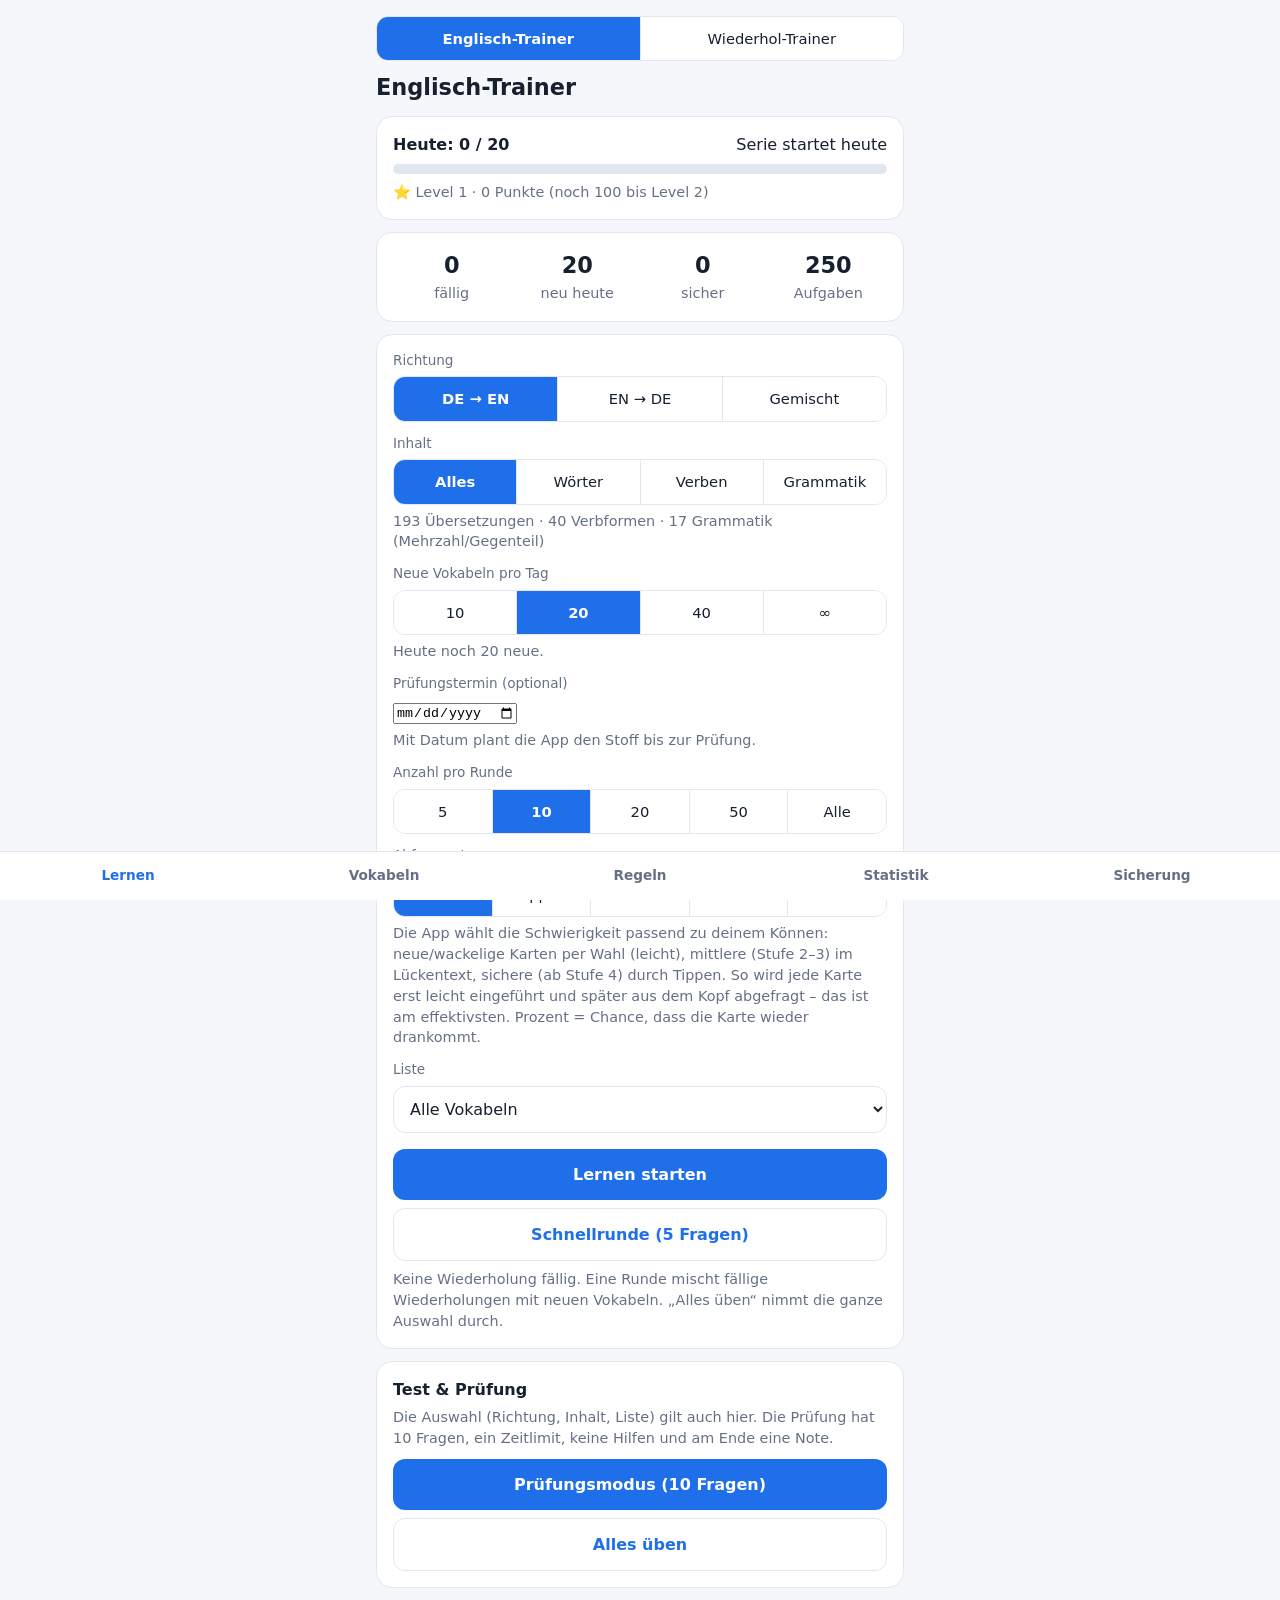
==== index.html @ e9b99c39 "Version 2.0.0" ====
<!doctype html>
<html lang="de">
<head>
<meta charset="utf-8">
<meta name="viewport" content="width=device-width, initial-scale=1, viewport-fit=cover">
<meta name="theme-color" content="#1f6feb">
<link rel="manifest" href="manifest.webmanifest">
<link rel="icon" href="icon-192.png">
<link rel="apple-touch-icon" href="icon-192.png">
<title>Wiederhol-Trainer</title>
<link rel="stylesheet" href="style.css?v=d1b0d585">
</head>
<body>
<main id="app"></main>
<nav id="nav">
  <button data-nav="home">Lernen</button>
  <button data-nav="vocab">Vokabeln</button>
  <button data-nav="rules">Regeln</button>
  <button data-nav="stats">Statistik</button>
  <button data-nav="backup">Sicherung</button>
</nav>
<!-- Kein Subresource-Integrity-Hash möglich: Google aktualisiert dieses Skript laufend ohne Versionsnummer. -->
<script src="https://accounts.google.com/gsi/client"></script>
<script src="app.min.js?v=d1b0d585"></script>
</body>
</html>
---- style.css ----
:root {
  --bg: #f5f7fb; --card: #fff; --text: #16202e; --muted: #667085; --line: #e2e6ee;
  --accent: #1f6feb; --accent-text: #fff; --good: #1a9e55; --near: #d98a00; --bad: #d92d3a;
  --good-bg: #e6f6ed; --near-bg: #fdf3dc; --bad-bg: #fde8ea;
}
@media (prefers-color-scheme: dark) {
  :root:not([data-theme="light"]) {
    --bg: #0f141c; --card: #1a212c; --text: #e8edf5; --muted: #93a0b4; --line: #2a3342;
    --accent: #4c8dff; --good: #3ecf83; --near: #f0b03a; --bad: #ff6b76;
    --good-bg: #16352a; --near-bg: #3a2f14; --bad-bg: #3c1c20;
  }
}
:root[data-theme="dark"] {
  --bg: #0f141c; --card: #1a212c; --text: #e8edf5; --muted: #93a0b4; --line: #2a3342;
  --accent: #4c8dff; --good: #3ecf83; --near: #f0b03a; --bad: #ff6b76;
  --good-bg: #16352a; --near-bg: #3a2f14; --bad-bg: #3c1c20;
}
.chart { display: flex; align-items: flex-end; gap: 4px; height: 120px; }
.chart .col { flex: 1; height: 100%; display: flex; flex-direction: column; justify-content: flex-end; align-items: center; font-size: 0.7rem; color: var(--muted); }
.chart .col i { display: block; width: 100%; min-height: 2px; background: var(--accent); border-radius: 4px 4px 0 0; }
.chart .col i.new { background: var(--muted); }
#toast { position: fixed; left: 50%; bottom: 84px; transform: translateX(-50%) translateY(20px); opacity: 0; pointer-events: none; transition: .2s; background: var(--text); color: var(--bg); padding: 10px 14px; border-radius: 12px; display: flex; gap: 12px; align-items: center; z-index: 20; max-width: 92vw; }
#toast.on { opacity: 1; pointer-events: auto; transform: translateX(-50%); }
#toast .btn { color: var(--bg); border-color: var(--bg); background: transparent; width: auto; margin: 0; }
.badges { display: grid; grid-template-columns: 1fr 1fr; gap: 8px; }
.badge { border: 1px solid var(--line); border-radius: 12px; padding: 8px 10px; opacity: .55; }
.badge.on { opacity: 1; border-color: var(--good); background: var(--good-bg); }
.badge b, .badge span { display: block; } .badge span { font-size: .8rem; color: var(--muted); }
* { box-sizing: border-box; -webkit-tap-highlight-color: transparent; }
html, body { margin: 0; background: var(--bg); color: var(--text); font: 16px/1.45 system-ui, -apple-system, "Segoe UI", Roboto, sans-serif; }
#app { max-width: 560px; margin: 0 auto; padding: 16px 16px 96px; }
h1 { font-size: 1.4rem; margin: 4px 0 12px; }
h2 { font-size: 1.05rem; margin: 20px 0 8px; }
.card { background: var(--card); border: 1px solid var(--line); border-radius: 16px; padding: 16px; margin-bottom: 12px; }
.muted { color: var(--muted); font-size: .9rem; }
.row { display: flex; gap: 8px; align-items: center; }
.between { justify-content: space-between; }
.grow { flex: 1; }
button { font: inherit; color: inherit; cursor: pointer; }
.btn { border: 0; border-radius: 12px; padding: 14px 18px; background: var(--accent); color: var(--accent-text); font-weight: 600; width: 100%; }
.btn.ghost { background: transparent; color: var(--accent); border: 1px solid var(--line); }
.btn.small { width: auto; padding: 8px 12px; font-size: .9rem; }
.seg { display: flex; border: 1px solid var(--line); border-radius: 12px; overflow: hidden; }
.seg button { flex: 1; border: 0; background: var(--card); padding: 11px 6px; font-size: .92rem; }
.seg button + button { border-left: 1px solid var(--line); }
.seg button.on { background: var(--accent); color: var(--accent-text); font-weight: 600; }
select, textarea, input[type=time], input[type=text], input[type=search], input[type=number] { font: inherit; color: inherit; background: var(--card); border: 1px solid var(--line); border-radius: 12px; padding: 12px; width: 100%; }
textarea { resize: vertical; box-sizing: border-box; }
summary { cursor: pointer; }
.bar { height: 10px; background: var(--line); border-radius: 6px; overflow: hidden; }
.bar > i { display: block; height: 100%; background: var(--accent); transition: width .25s; }
.stats { display: grid; grid-template-columns: repeat(auto-fit, minmax(72px, 1fr)); gap: 8px; text-align: center; }
.stats b { display: block; font-size: 1.4rem; }
label.f { display: block; font-size: .85rem; color: var(--muted); margin: 12px 0 6px; }
nav#nav { position: fixed; bottom: 0; left: 0; right: 0; display: flex; background: var(--card); border-top: 1px solid var(--line); padding-bottom: env(safe-area-inset-bottom); }
nav#nav button { flex: 1; border: 0; background: none; padding: 14px 4px; color: var(--muted); font-weight: 600; }
nav#nav button.on { color: var(--accent); }
nav#nav.hidden { display: none; }
/* Quiz */
.q-task { display: table; margin: 4px auto 0; max-width: 100%; padding: 7px 16px; border-radius: 999px; font-weight: 700; font-size: 1.05rem; text-align: center; }
.k-tr { background: rgba(31, 111, 235, .14); color: var(--accent); }
.k-verb { background: rgba(13, 148, 136, .16); color: #0f9d8e; }
.k-pl { background: rgba(26, 158, 85, .16); color: var(--good); }
.k-opp { background: rgba(217, 138, 0, .2); color: var(--near); }
.q-label { color: var(--muted); font-size: .85rem; text-align: center; }
.q-prompt { font-size: 2rem; font-weight: 700; text-align: center; margin: 18px 0 6px; word-break: break-word; }
.q-hint { text-align: center; font: 600 1.3rem ui-monospace, Consolas, monospace; letter-spacing: .15em; min-height: 1.9rem; color: var(--near); }
.q-input { font-size: 1.4rem; text-align: center; margin: 10px 0; }
.fb { border-radius: 16px; padding: 16px; margin-bottom: 12px; }
.fb.perfect, .fb.helped { background: var(--good-bg); }
.fb.near { background: var(--near-bg); }
.fb.wrong { background: var(--bad-bg); }
.fb h3 { margin: 0 0 6px; }
.big { font-size: 1.6rem; font-weight: 700; }
.typed span.bad { color: var(--bad); text-decoration: underline wavy; }
.typed span.ok { color: var(--good); }
.ex { font-style: italic; margin-top: 8px; }
.iconbtn { border: 1px solid var(--line); background: var(--card); border-radius: 12px; width: 48px; height: 48px; font-size: 1.3rem; flex: none; }
.dots { letter-spacing: 2px; color: var(--accent); font-size: .8rem; white-space: nowrap; }
.list .item { display: flex; justify-content: space-between; gap: 8px; padding: 10px 0; border-bottom: 1px solid var(--line); }
.list .item:last-child { border: 0; }
.must { display: inline-block; font-size: .7rem; font-weight: 700; background: var(--accent); color: var(--accent-text); border-radius: 8px; padding: 1px 7px; margin-left: 4px; vertical-align: middle; }
.rule summary { list-style: none; }
.rule .ex { border-left: 3px solid var(--line); padding-left: 10px; margin: 8px 0; }
nav#nav button { font-size: .85rem; }

.pct { font-weight: 700; font-size: .85rem; white-space: nowrap; min-width: 3.2em; text-align: right; }
.pct.hi { color: #d93025; }
.pct.mid { color: #b06000; }
.pct.lo { color: #188038; }

.q-img { text-align: center; margin: 4px 0 0; }
.q-img img { width: 84px; height: 84px; object-fit: contain; }
.q-img img[src^="data:"] { width: 160px; height: 120px; object-fit: cover; border-radius: 12px; }
.thumb { width: 36px; height: 36px; object-fit: cover; border-radius: 6px; }
.easy { margin-top: 6px; color: var(--muted); }
.item .row { flex-wrap: wrap; justify-content: flex-end; }
.chk { display: flex; gap: 10px; align-items: center; margin: 8px 0; }
.chk input { width: 20px; height: 20px; flex: none; }
.rsd { margin: -2px 0 10px 30px; color: var(--muted); font-size: 0.9rem; }
.rsd summary { cursor: pointer; color: var(--accent); }
.rsd[open] summary { margin-bottom: 4px; }

.dlg-back { position: fixed; inset: 0; background: rgba(0,0,0,.5); z-index: 60; display: flex; align-items: center; justify-content: center; padding: 12px; }
.dlg { background: var(--card); color: var(--text); border-radius: 16px; padding: 16px; width: 100%; max-width: 600px; max-height: 92vh; overflow: auto; }
.dup { border-top: 1px solid var(--line); padding: 12px 0; }
.dup-cols { display: grid; grid-template-columns: 1fr 1fr; gap: 10px; }
.dup-row { font-size: .88rem; margin-top: 4px; word-break: break-word; }
.dup-row span { display: block; color: var(--muted); font-size: .72rem; }
.dup-row.diff { background: var(--near-bg); border-radius: 6px; padding: 2px 6px; }
.dup-opts { display: flex; flex-wrap: wrap; gap: 6px 14px; margin-top: 8px; font-size: .9rem; }
.dup-opts label { display: flex; align-items: center; gap: 4px; }
.rsrow { display: flex; align-items: center; justify-content: space-between; gap: 8px; }
.rsrow .chk { flex: 1; }
.lockbtn { flex: none; background: none; border: 1px solid var(--line); border-radius: 10px; width: 40px; height: 40px; display: flex; align-items: center; justify-content: center; color: var(--muted); cursor: pointer; }
.rsrow.locked .lockbtn { color: var(--accent-text); background: var(--accent); border-color: var(--accent); }
.rsrow.locked .chk { opacity: .5; }
.rsl-box { margin: 0 0 8px 30px; }
.rsl-box summary { cursor: pointer; color: var(--accent); }
.rsl-box .chk { margin: 6px 0; }
.tap { flex: 1; cursor: pointer; }
.list .item .row { flex-wrap: wrap; justify-content: flex-end; align-items: center; }
.chk { display: flex; align-items: center; gap: 8px; margin: 4px 0; }
.chk input { width: 20px; height: 20px; }
.pron { color: var(--muted); margin-top: 6px; }
.rep-grid{display:grid;grid-template-columns:1fr 1fr;gap:10px}
.rep-deck{display:flex;flex-direction:column;gap:2px;text-align:left;padding:12px;border:1px solid var(--line);border-radius:14px;background:var(--card);color:var(--text);font:inherit}
.rep-deck.rep-new{align-items:center;justify-content:center;color:var(--accent)}
.rep-ico{font-size:1.6rem}
.rep-err{color:#c33;margin-top:10px;font-weight:600}
.rep-type{display:block;text-align:left;margin-top:8px}
.rep-type.on{border-color:var(--accent);box-shadow:0 0 0 2px var(--accent)}
.rep-thumb{height:36px;width:36px;object-fit:cover;border-radius:8px;vertical-align:middle;margin-right:8px}
.rep-ok{color:var(--good,#2a7);font-weight:600;margin:8px 0}
label .q-input, .card .q-input, #r-filter { font-size: 1rem; text-align: left; margin: 4px 0 8px; }
.rep-more { margin: 10px 0 0; } .rep-more summary { cursor: pointer; color: var(--accent); font-size: .9rem; padding: 6px 0; }
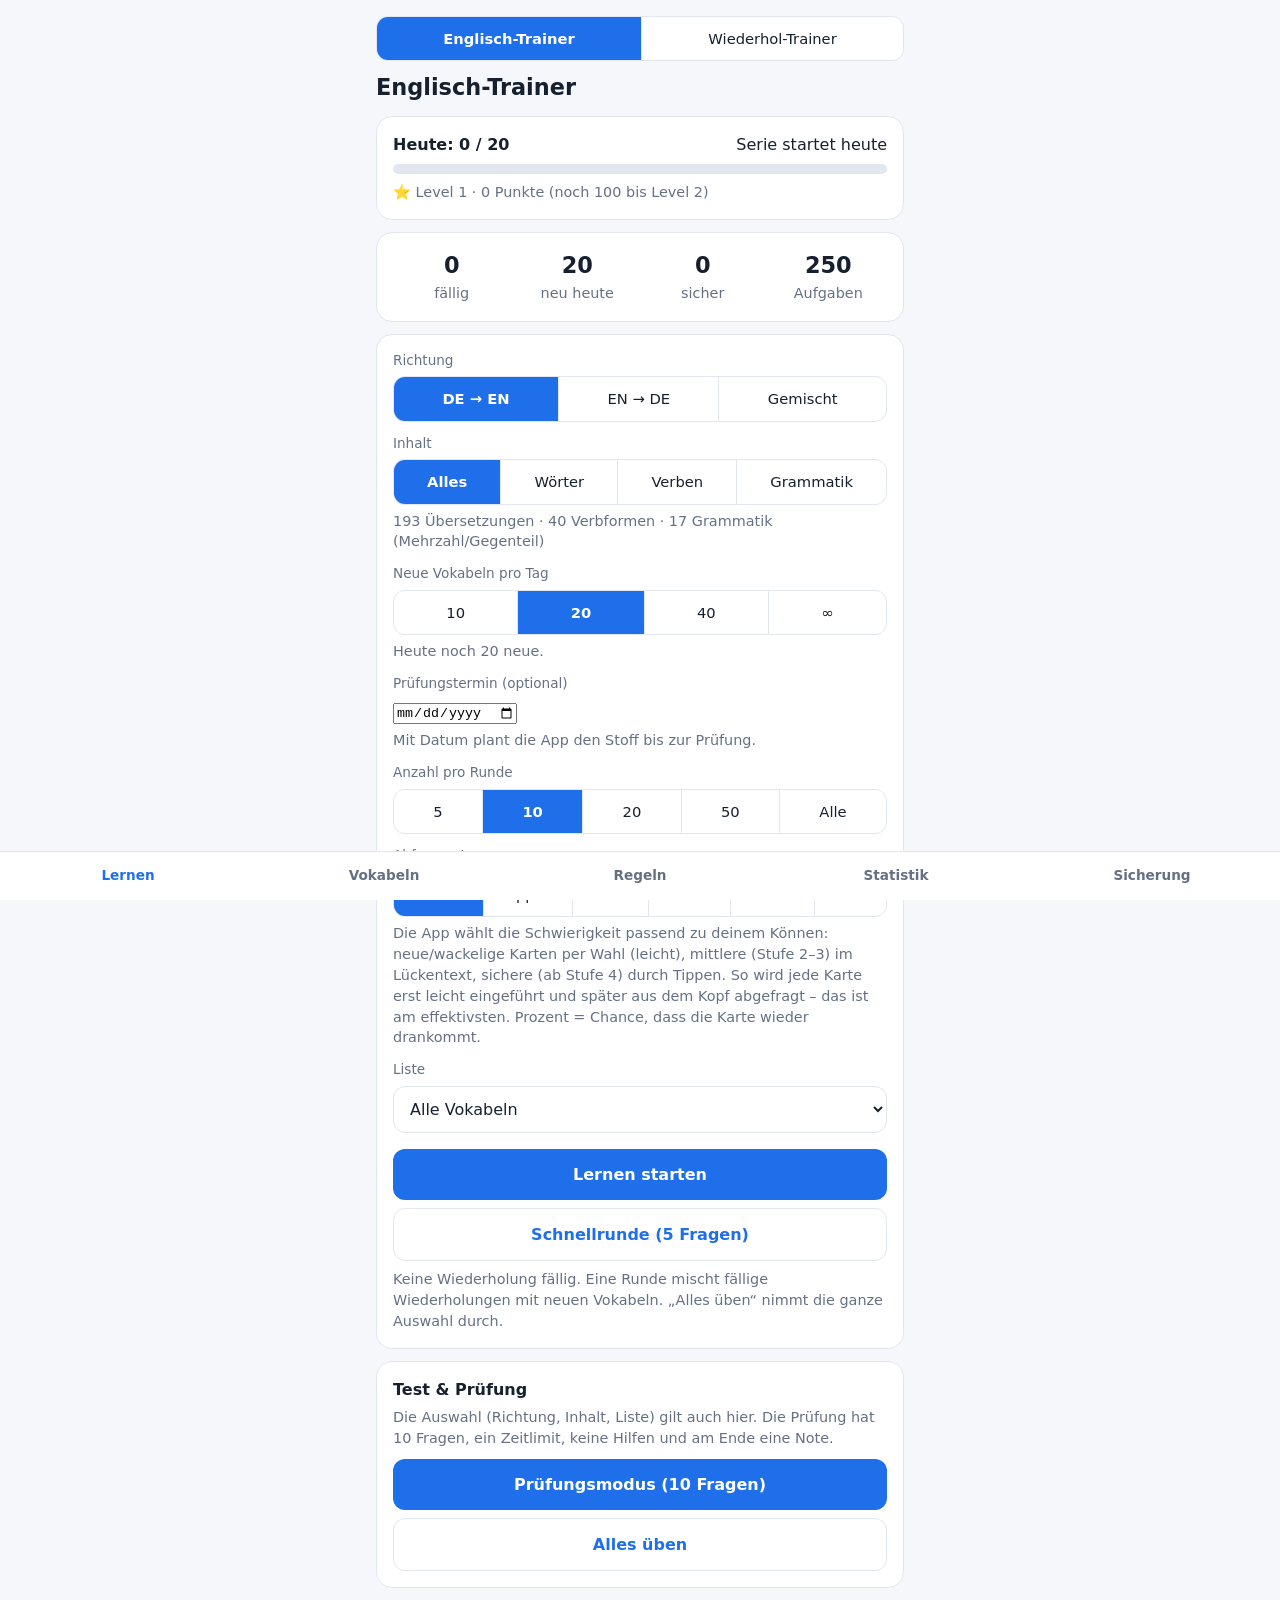
==== commit 7693c778: "Version 2.2.0" ====
--- a/index.html
+++ b/index.html
@@ -8,7 +8,7 @@
 <link rel="icon" href="icon-192.png">
 <link rel="apple-touch-icon" href="icon-192.png">
 <title>Wiederhol-Trainer</title>
-<link rel="stylesheet" href="style.css?v=d1b0d585">
+<link rel="stylesheet" href="style.css?v=bb632c97">
 </head>
 <body>
 <main id="app"></main>
@@ -21,6 +21,6 @@
 </nav>
 <!-- Kein Subresource-Integrity-Hash möglich: Google aktualisiert dieses Skript laufend ohne Versionsnummer. -->
 <script src="https://accounts.google.com/gsi/client"></script>
-<script src="app.min.js?v=d1b0d585"></script>
+<script src="app.min.js?v=bb632c97"></script>
 </body>
 </html>
--- a/style.css
+++ b/style.css
@@ -40,9 +40,8 @@
 .btn { border: 0; border-radius: 12px; padding: 14px 18px; background: var(--accent); color: var(--accent-text); font-weight: 600; width: 100%; }
 .btn.ghost { background: transparent; color: var(--accent); border: 1px solid var(--line); }
 .btn.small { width: auto; padding: 8px 12px; font-size: .9rem; }
-.seg { display: flex; border: 1px solid var(--line); border-radius: 12px; overflow: hidden; }
-.seg button { flex: 1; border: 0; background: var(--card); padding: 11px 6px; font-size: .92rem; }
-.seg button + button { border-left: 1px solid var(--line); }
+.seg { display: flex; flex-wrap: wrap; gap: 1px; background: var(--line); border: 1px solid var(--line); border-radius: 12px; overflow: hidden; }
+.seg button { flex: 1 1 auto; min-width: 0; border: 0; background: var(--card); padding: 11px 8px; font-size: .92rem; }   /* umbrechen statt abschneiden (schmale Handys, 6 Abfragearten) */
 .seg button.on { background: var(--accent); color: var(--accent-text); font-weight: 600; }
 select, textarea, input[type=time], input[type=text], input[type=search], input[type=number] { font: inherit; color: inherit; background: var(--card); border: 1px solid var(--line); border-radius: 12px; padding: 12px; width: 100%; }
 textarea { resize: vertical; box-sizing: border-box; }
@@ -134,3 +133,12 @@
 .rep-ok{color:var(--good,#2a7);font-weight:600;margin:8px 0}
 label .q-input, .card .q-input, #r-filter { font-size: 1rem; text-align: left; margin: 4px 0 8px; }
 .rep-more { margin: 10px 0 0; } .rep-more summary { cursor: pointer; color: var(--accent); font-size: .9rem; padding: 6px 0; }
+.wd { margin-top: 6px; line-height: 1.6; }
+.wd s { color: var(--bad); text-decoration: line-through; }
+.wd b.want { color: var(--good); }
+.wd b.miss { color: var(--near); }
+
+.pct-parts { font-size: .8rem; color: var(--muted, #667); margin-top: 2px; }
+.pct-parts .pct { min-width: 0; font-size: .8rem; }
+/* Vokabelliste auf schmalen Bildschirmen: Text ueber die ganze Breite, Knoepfe darunter */
+@media (max-width: 520px) { .list .item.vrow { flex-wrap: wrap; } .list .item.vrow .tap { flex: 1 1 100%; } .list .item.vrow .row { flex: 1 1 100%; } }
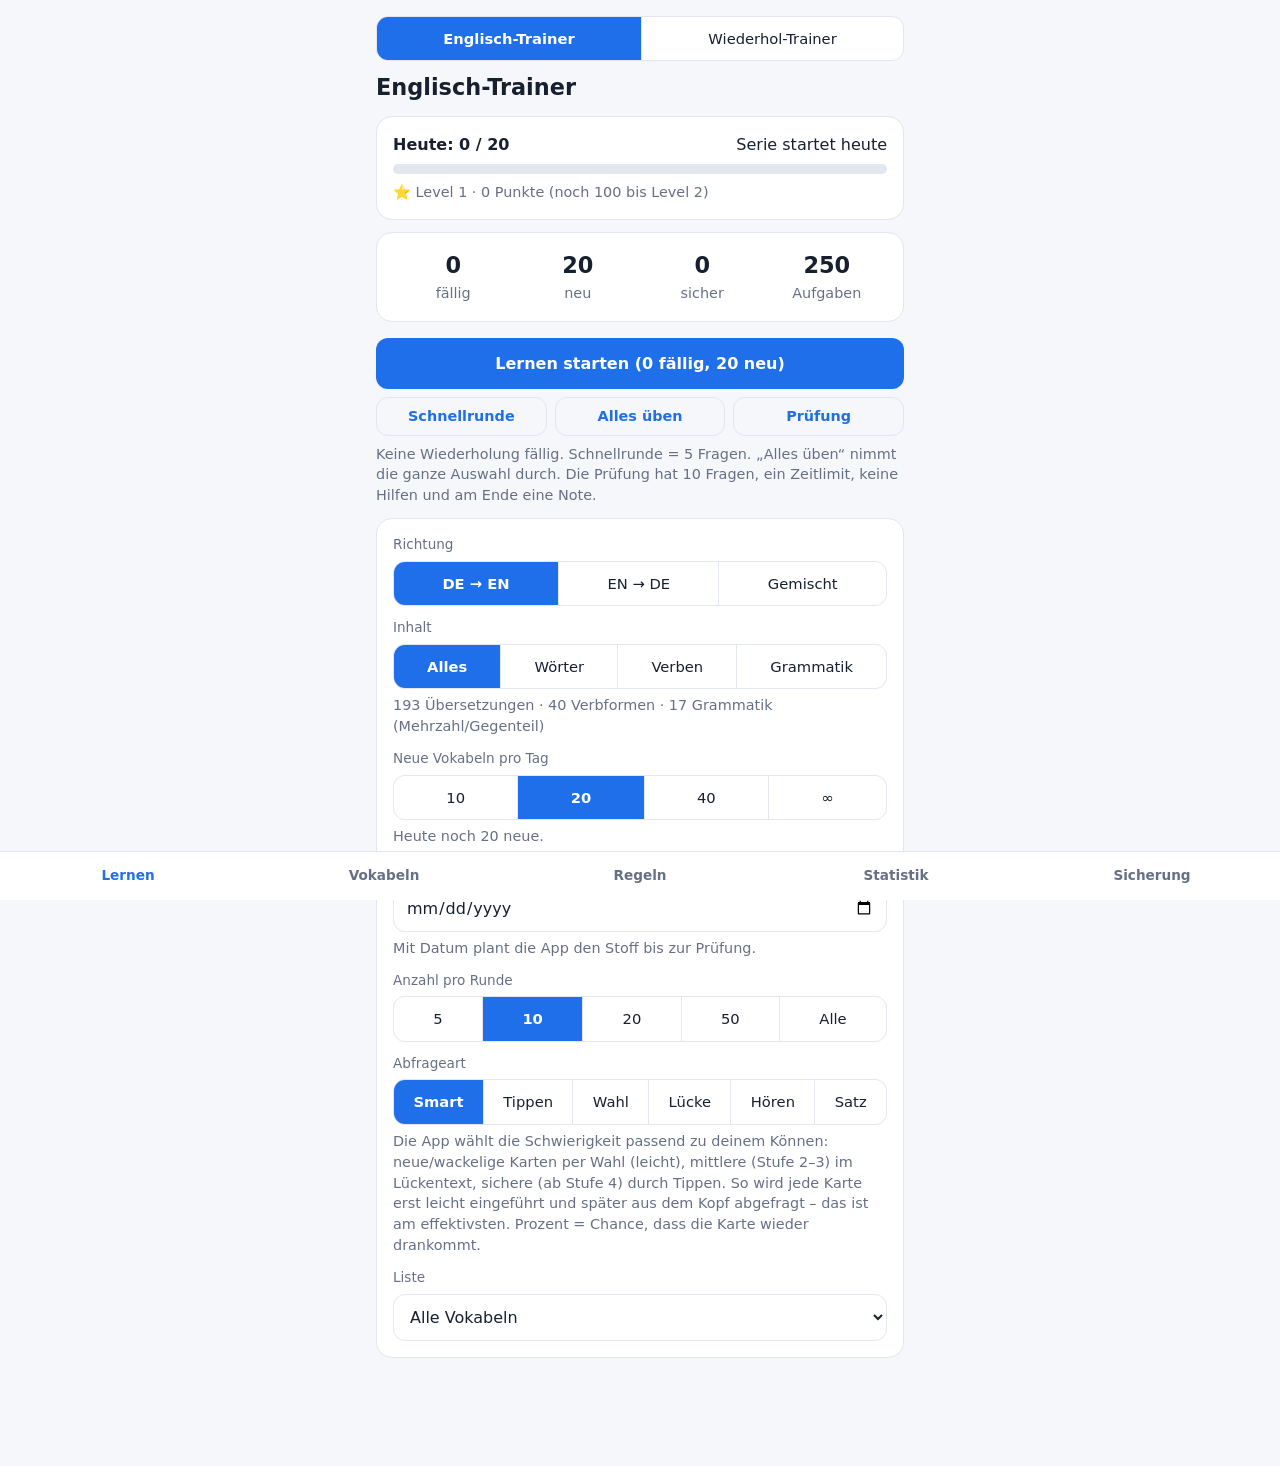
==== commit dff44180: "Version 2.4.0" ====
--- a/index.html
+++ b/index.html
@@ -8,7 +8,7 @@
 <link rel="icon" href="icon-192.png">
 <link rel="apple-touch-icon" href="icon-192.png">
 <title>Wiederhol-Trainer</title>
-<link rel="stylesheet" href="style.css?v=bb632c97">
+<link rel="stylesheet" href="style.css?v=aa5fb36a">
 </head>
 <body>
 <main id="app"></main>
@@ -21,6 +21,6 @@
 </nav>
 <!-- Kein Subresource-Integrity-Hash möglich: Google aktualisiert dieses Skript laufend ohne Versionsnummer. -->
 <script src="https://accounts.google.com/gsi/client"></script>
-<script src="app.min.js?v=bb632c97"></script>
+<script src="app.min.js?v=aa5fb36a"></script>
 </body>
 </html>
--- a/style.css
+++ b/style.css
@@ -28,7 +28,9 @@
 .badge b, .badge span { display: block; } .badge span { font-size: .8rem; color: var(--muted); }
 * { box-sizing: border-box; -webkit-tap-highlight-color: transparent; }
 html, body { margin: 0; background: var(--bg); color: var(--text); font: 16px/1.45 system-ui, -apple-system, "Segoe UI", Roboto, sans-serif; }
-#app { max-width: 560px; margin: 0 auto; padding: 16px 16px 96px; }
+/* Android 15+ und iPhone zeichnen die App bis unter die Statusleiste: oben und seitlich den geschuetzten Rand freilassen (--safe-area-* setzt Capacitor, env() der Browser) */
+:root { --sa-top: max(var(--safe-area-inset-top, 0px), env(safe-area-inset-top, 0px)); --sa-bottom: max(var(--safe-area-inset-bottom, 0px), env(safe-area-inset-bottom, 0px)); }   /* der groessere der beiden Werte: je nach Android-Version liefert nur einer den echten Rand */
+#app { max-width: 560px; margin: 0 auto; padding: calc(16px + var(--sa-top)) 16px calc(96px + var(--sa-bottom)); }
 h1 { font-size: 1.4rem; margin: 4px 0 12px; }
 h2 { font-size: 1.05rem; margin: 20px 0 8px; }
 .card { background: var(--card); border: 1px solid var(--line); border-radius: 16px; padding: 16px; margin-bottom: 12px; }
@@ -51,7 +53,7 @@
 .stats { display: grid; grid-template-columns: repeat(auto-fit, minmax(72px, 1fr)); gap: 8px; text-align: center; }
 .stats b { display: block; font-size: 1.4rem; }
 label.f { display: block; font-size: .85rem; color: var(--muted); margin: 12px 0 6px; }
-nav#nav { position: fixed; bottom: 0; left: 0; right: 0; display: flex; background: var(--card); border-top: 1px solid var(--line); padding-bottom: env(safe-area-inset-bottom); }
+nav#nav { position: fixed; bottom: 0; left: 0; right: 0; display: flex; background: var(--card); border-top: 1px solid var(--line); padding-bottom: var(--sa-bottom); }
 nav#nav button { flex: 1; border: 0; background: none; padding: 14px 4px; color: var(--muted); font-weight: 600; }
 nav#nav button.on { color: var(--accent); }
 nav#nav.hidden { display: none; }
@@ -142,3 +144,13 @@
 .pct-parts .pct { min-width: 0; font-size: .8rem; }
 /* Vokabelliste auf schmalen Bildschirmen: Text ueber die ganze Breite, Knoepfe darunter */
 @media (max-width: 520px) { .list .item.vrow { flex-wrap: wrap; } .list .item.vrow .tap { flex: 1 1 100%; } .list .item.vrow .row { flex: 1 1 100%; } }
+
+/* Wiederhol-Trainer: Vorschau der Wiederholungen und schwierigste Karten */
+.fc-row { display: flex; align-items: center; gap: 8px; margin-top: 8px; }
+.fc-day { flex: 0 0 3.6em; font-size: .9rem; }
+.fc-bar { flex: 1 1 auto; min-width: 0; }
+.fc-n { flex: 0 0 2em; text-align: right; }
+.hard-row { display: flex; justify-content: space-between; gap: 10px; padding: 8px 0; border-bottom: 1px solid var(--line); }
+.hard-row:last-of-type { border-bottom: 0; }
+.hard-q { min-width: 0; overflow-wrap: anywhere; }
+.hard-row .muted { white-space: nowrap; }
